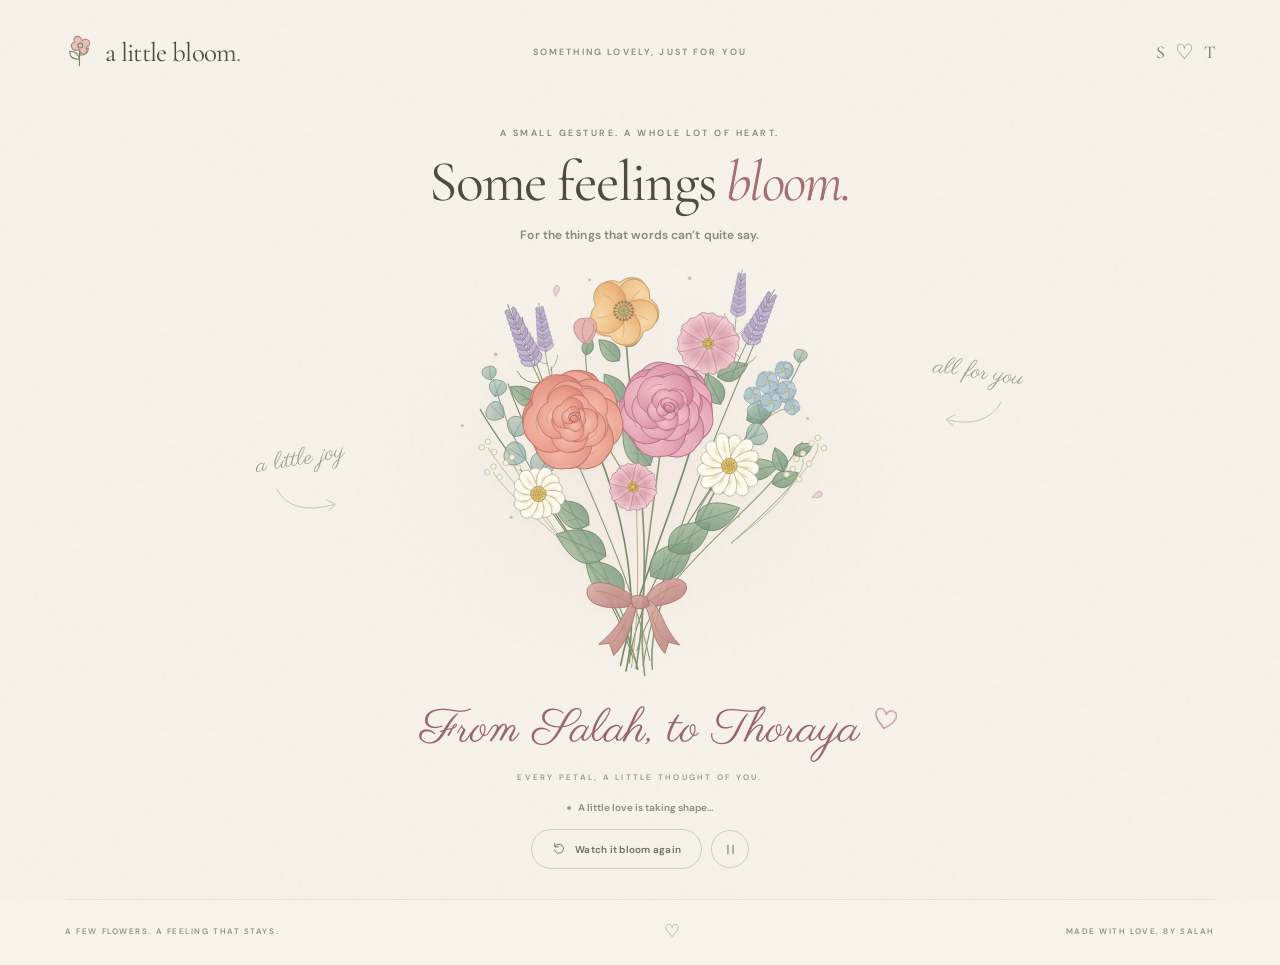
==== index.html @ 6827ae59 "Publish animated bouquet for Thoraya" ====
<!doctype html>
<html lang="en">
<head>
  <meta charset="UTF-8">
  <meta name="viewport" content="width=device-width, initial-scale=1, viewport-fit=cover">
  <meta name="theme-color" content="#f7f3eb">
  <meta name="description" content="A little bouquet, a lot of love. Watch a garden of flowers come to life, petal by petal. From Salah, to Thoraya.">
  <title>For Thoraya — a little bouquet</title>
  <link rel="icon" href="./favicon.svg" type="image/svg+xml">
  <link rel="stylesheet" href="./style.css">
  <script src="./bouquet.js" defer></script>
</head>
<body>
  <div class="paper" aria-hidden="true"></div>
  <header class="masthead">
    <a class="wordmark" href="./" aria-label="A little bloom, home">
      <svg viewBox="0 0 36 42" aria-hidden="true"><path d="M18 38V19M18 30Q5 30 6 20Q16 20 18 30M18 25Q29 25 29 16Q20 17 18 25"/><path class="logo-petals" d="M18 18C8 22 4 10 12 9C8 0 20-1 21 7C30 1 35 13 26 15C30 24 20 27 18 18Z"/><circle cx="19" cy="13" r="3"/></svg>
      <span>a little bloom<span class="wordmark-dot">.</span></span>
    </a>
    <span class="masthead-note">SOMETHING LOVELY, JUST FOR YOU</span>
    <span class="monogram" aria-label="Salah and Thoraya">S <span>♡</span> T</span>
  </header>

  <main>
    <section class="gift" aria-labelledby="page-title">
      <div class="intro">
        <p class="eyebrow">A SMALL GESTURE. A WHOLE LOT OF HEART.</p>
        <h1 id="page-title">Some feelings <em>bloom.</em></h1>
        <p class="intro-note">For the things that words can’t quite say.</p>
      </div>

      <div class="drawing-stage" id="drawing-stage">
        <div class="side-note note-left" aria-hidden="true"><span>a little joy</span><svg viewBox="0 0 95 60"><path d="M8 8Q22 48 81 42M72 34L83 42L72 49"/></svg></div>
        <svg class="bouquet" id="bouquet" viewBox="90 60 520 580" role="img" aria-labelledby="bouquet-title bouquet-desc">
          <title id="bouquet-title">A bouquet for Thoraya</title>
          <desc id="bouquet-desc">Hand-drawn coral roses, a pink peony, an apricot poppy, cream daisies, a pink cosmos, lavender, and little blue flowers, with green foliage and a rose-colored ribbon.</desc>
          <defs>
            <radialGradient id="rose-wash" cx="38%" cy="35%" r="72%"><stop stop-color="#f7c1b2"/><stop offset=".65" stop-color="#e99887"/><stop offset="1" stop-color="#d77b71"/></radialGradient>
            <radialGradient id="peony-wash" cx="36%" cy="28%" r="80%"><stop stop-color="#f4c2cb"/><stop offset=".65" stop-color="#de97ac"/><stop offset="1" stop-color="#cb7895"/></radialGradient>
            <radialGradient id="poppy-wash" cx="35%" cy="27%" r="80%"><stop stop-color="#f9dbab"/><stop offset=".7" stop-color="#edb77b"/><stop offset="1" stop-color="#d99b65"/></radialGradient>
            <radialGradient id="cosmos-wash"><stop stop-color="#dd9bab"/><stop offset="1" stop-color="#f2ccd1"/></radialGradient>
            <linearGradient id="leaf-wash" x2="1" y2="1"><stop stop-color="#adc2a1"/><stop offset="1" stop-color="#6e9077"/></linearGradient>
            <linearGradient id="eucalyptus-wash" x2=".8" y2="1"><stop stop-color="#bbcbc0"/><stop offset="1" stop-color="#87a79c"/></linearGradient>
            <linearGradient id="ribbon-wash" x2=".8" y2="1"><stop stop-color="#ddb1a8"/><stop offset="1" stop-color="#be847f"/></linearGradient>
            <radialGradient id="daisy-wash"><stop stop-color="#f0e3b9"/><stop offset=".35" stop-color="#fff9e9"/><stop offset="1" stop-color="#fffdf5"/></radialGradient>
          </defs>
          <g id="stems"></g>
          <g id="foliage"></g>
          <g id="flowers"></g>
          <g id="ribbon"></g>
          <g id="accents"></g>
        </svg>
        <div class="side-note note-right" aria-hidden="true"><span>all for you</span><svg viewBox="0 0 95 60"><path d="M84 8Q67 48 15 42M24 34L13 42L24 49"/></svg></div>
      </div>

      <div class="dedication" id="dedication">
        <p class="signature" aria-label="From Salah, to Thoraya"><span class="signature-from" aria-hidden="true">From Salah,</span> <span class="signature-to" aria-hidden="true">to Thoraya</span><svg class="signature-heart" viewBox="0 0 45 42" aria-hidden="true"><path d="M23 35C17 29 4 21 6 12C8 3 18 4 22 13C25 3 37 4 38 13C39 22 28 31 23 35Z"/></svg></p>
        <p class="dedication-note">EVERY PETAL, A LITTLE THOUGHT OF YOU.</p>
      </div>

      <div class="playback">
        <div class="status-line"><span class="status-dot"></span><span id="status" role="status">A little love is taking shape…</span></div>
        <div class="controls">
          <button class="replay-button" id="replay" type="button"><svg viewBox="0 0 20 20" aria-hidden="true"><path d="M4.1 6.5A6.5 6.5 0 1 1 3.5 11M4 2v5h5"/></svg><span>Watch it bloom again</span></button>
          <button class="pause-button" id="pause" type="button" aria-label="Pause animation" title="Pause animation"><svg class="pause-icon" viewBox="0 0 20 20" aria-hidden="true"><path d="M7 5v10M13 5v10"/></svg><svg class="play-icon" viewBox="0 0 20 20" aria-hidden="true"><path d="m7 4 9 6-9 6Z"/></svg></button>
        </div>
      </div>
    </section>
  </main>

  <footer><span>A FEW FLOWERS. A FEELING THAT STAYS.</span><span class="footer-heart" aria-hidden="true">♡</span><span>MADE WITH LOVE, BY SALAH</span></footer>
  <noscript><p class="noscript-note">Please enable JavaScript to watch your bouquet bloom.</p></noscript>
</body>
</html>
---- style.css ----
@font-face{font-family:'Cormorant';src:url('./fonts/cormorant.ttf') format('truetype');font-style:normal;font-weight:400;font-display:swap}
@font-face{font-family:'Cormorant';src:url('./fonts/cormorant-italic.ttf') format('truetype');font-style:italic;font-weight:400;font-display:swap}
@font-face{font-family:'Parisienne';src:url('./fonts/parisienne.ttf') format('truetype');font-style:normal;font-weight:400;font-display:swap}
@font-face{font-family:'DM Sans';src:url('./fonts/dm-sans.ttf') format('truetype');font-style:normal;font-weight:400 600;font-display:swap}
:root{color-scheme:light;--paper:#f7f3eb;--ink:#4d4940;--muted:#8d887d;--rose:#a66d70;--sage:#7a8971;--duration:14s}
*{box-sizing:border-box}
body{margin:0;background:var(--paper);color:var(--ink);font-family:'DM Sans',sans-serif;-webkit-font-smoothing:antialiased;min-width:320px}
.paper{position:fixed;inset:0;pointer-events:none;z-index:5;opacity:.22;background-image:url("data:image/svg+xml,%3Csvg viewBox='0 0 180 180' xmlns='http://www.w3.org/2000/svg'%3E%3Cfilter id='n'%3E%3CfeTurbulence type='fractalNoise' baseFrequency='.85' numOctaves='3' stitchTiles='stitch'/%3E%3C/filter%3E%3Cpath fill='%238e7966' opacity='.2' filter='url(%23n)' d='M0 0h180v180H0z'/%3E%3C/svg%3E")}
.masthead{height:104px;max-width:1480px;margin:auto;padding:0 5.1%;display:flex;align-items:center;justify-content:space-between;position:relative}
.wordmark{color:var(--ink);text-decoration:none;display:flex;align-items:center;gap:11px;font-family:'Cormorant',Georgia,serif;font-size:27px;letter-spacing:-.7px}
.wordmark svg{width:29px;height:36px;stroke:#74816b;stroke-width:1.35;fill:none;stroke-linejoin:round;stroke-linecap:round}
.wordmark .logo-petals{fill:#e8c2bc;stroke:#b7807a}
.wordmark-dot{color:var(--rose)}
.masthead-note{font-size:9px;letter-spacing:2.15px;position:absolute;left:50%;transform:translateX(-50%);color:var(--muted);white-space:nowrap}
.monogram{font-family:'Cormorant',Georgia,serif;font-size:18px;display:flex;gap:10px;align-items:center;color:#766e61}
.monogram span{font-size:21px;color:var(--rose)}
.gift{display:flex;flex-direction:column;align-items:center;padding:23px 24px 30px;overflow:hidden}
.intro{text-align:center;position:relative;z-index:1}
.eyebrow{margin:0 0 12px;font-size:9px;letter-spacing:2.5px;color:#888678}
h1{font-family:'Cormorant',Georgia,serif;font-size:clamp(40px,4.5vw,64px);font-weight:400;letter-spacing:-1.8px;line-height:1.1;margin:0}
h1 em{font-weight:400;color:var(--rose)}
.intro-note{font-size:12px;font-weight:400;color:#8b857b;margin:13px 0 0;letter-spacing:.1px}
.drawing-stage{position:relative;width:min(760px,100%);height:clamp(420px,50vh,560px);margin:5px 0 -3px;isolation:isolate}
.drawing-stage:before{content:'';position:absolute;inset:6% 14% 5%;background:radial-gradient(ellipse,#eacfc033,transparent 69%);z-index:-1}
.bouquet{width:100%;height:100%;overflow:visible;display:block;filter:drop-shadow(0px 5px 5px #78634c06)}
.ink{stroke-linecap:round;stroke-linejoin:round;stroke-dasharray:var(--length);stroke-dashoffset:var(--length);fill-opacity:0;animation:draw var(--draw-time) cubic-bezier(.32,.02,.5,1) var(--delay) forwards, color-wash 1.65s ease calc(var(--delay) + var(--draw-time) * .62) forwards}
.ink.line{fill:none}
@keyframes draw{to{stroke-dashoffset:0}}
@keyframes color-wash{to{fill-opacity:var(--wash,.9)}}
.side-note{position:absolute;color:#9b8c7d;font-family:'Parisienne',cursive;font-size:24px;opacity:0;animation:note-in 1.5s ease forwards;pointer-events:none}
.side-note svg{display:block;width:70px;height:45px;fill:none;stroke:#b8ae9a;stroke-width:1;stroke-linecap:round;stroke-linejoin:round;margin:3px auto 0}
.note-left{left:0;top:43%;transform:rotate(-10deg);animation-delay:7s}
.note-right{right:0;top:24%;transform:rotate(8deg);animation-delay:10s}
@keyframes note-in{to{opacity:.85}}
.dedication{text-align:center;min-height:92px;position:relative;margin-top:0}
.signature{font-family:'Parisienne','Brush Script MT',cursive;font-size:clamp(32px,3.7vw,47px);color:#98646b;margin:0;line-height:1.5;white-space:nowrap}
.signature-from,.signature-to{display:inline-block;opacity:0;clip-path:inset(0 100% 0 -5%);animation:write 1.5s cubic-bezier(.4,0,.3,1) forwards}
.signature-from{animation-delay:12.8s}
.signature-to{animation-delay:14s}
@keyframes write{0%{opacity:0;clip-path:inset(0 100% 0 -5%);transform:translateY(5px)}15%{opacity:1}100%{opacity:1;clip-path:inset(-20% -10% -20% -10%);transform:translateY(0)}}
.signature-heart{width:29px;height:31px;fill:none;stroke:#af7c7d;stroke-width:1.6;stroke-linecap:round;position:absolute;right:-40px;top:9px;transform:rotate(12deg);stroke-dasharray:110;stroke-dashoffset:110;animation:heart-draw 1.2s ease 15s forwards}
@keyframes heart-draw{to{stroke-dashoffset:0}}
.dedication-note{font-size:8px;letter-spacing:2.25px;color:#8d8a7e;margin:6px 0 0;opacity:0;animation:note-in 1.4s ease 15.1s forwards}
.playback{display:flex;flex-direction:column;align-items:center;gap:14px;margin-top:13px}
.status-line{display:flex;align-items:center;gap:7px;font-size:10px;color:#8a8b7c;min-height:15px}
.status-dot{height:4px;width:4px;border-radius:50%;background:#94a087;animation:pulse 2s ease-in-out infinite}
@keyframes pulse{50%{opacity:.25}}
.controls{display:flex;align-items:center;gap:9px}
button{font-family:inherit;cursor:pointer;-webkit-tap-highlight-color:transparent}
.replay-button{display:flex;align-items:center;gap:9px;border:1px solid #d7cec1;background:transparent;border-radius:30px;font-size:10px;color:#716b5f;padding:12px 20px;letter-spacing:.25px;transition:background .2s,border-color .2s,transform .2s}
.replay-button:hover{background:#eee6dc;border-color:#bfa798;transform:translateY(-1px)}
.replay-button svg{width:14px;height:14px;stroke:currentColor;stroke-width:1.3;fill:none;stroke-linecap:round;stroke-linejoin:round}
.pause-button{border:1px solid #d7cec1;color:#7f796b;background:transparent;width:38px;height:38px;border-radius:50%;display:grid;place-items:center;transition:background .2s}
.pause-button:hover{background:#eee6dc}
.pause-button svg{width:17px;height:17px;fill:none;stroke:currentColor;stroke-width:1.3;stroke-linecap:round;stroke-linejoin:round}
.play-icon{display:none}
.paused .play-icon{display:block}.paused .pause-icon{display:none}
button:focus-visible,a:focus-visible{outline:2px solid #a66d70;outline-offset:5px}
.paused .gift *{animation-play-state:paused!important}
.finished .status-dot{animation:none;background:#9a8b80}
.finished .pause-button{display:none}
footer{display:flex;align-items:center;justify-content:space-between;margin:0 5.1%;padding:22px 0 25px;border-top:1px solid #e7e0d5;font-size:8px;letter-spacing:1.55px;color:#969184}
.footer-heart{color:#b28d82;font-size:18px;line-height:1}
.noscript-note{text-align:center;font-size:12px;padding:12px}
@media(min-width:1500px){.gift{padding-top:30px}.drawing-stage{height:550px}}
@media(max-height:820px) and (min-width:701px){.masthead{height:80px}.gift{padding-top:8px;padding-bottom:22px}.drawing-stage{height:390px}.playback{margin-top:0}.dedication{min-height:82px}h1{font-size:53px}footer{padding:17px 0}}
/* A complete little gift within the phone's visible, browser-safe viewport. */
@media(max-width:700px){
  .masthead{height:calc(62px + env(safe-area-inset-top));padding:env(safe-area-inset-top) max(20px,env(safe-area-inset-right)) 0 max(20px,env(safe-area-inset-left))}
  .wordmark{font-size:23px;gap:8px}
  .wordmark svg{width:24px;height:30px}
  .masthead-note,.eyebrow,.side-note{display:none}
  .monogram{font-size:16px;gap:8px}
  .gift{
    height:calc(100vh - 100px - env(safe-area-inset-top) - env(safe-area-inset-bottom));
    height:calc(100svh - 100px - env(safe-area-inset-top) - env(safe-area-inset-bottom));
    min-height:450px;
    display:grid;
    grid-template-rows:auto minmax(150px,1fr) auto auto;
    justify-items:center;
    align-items:start;
    gap:8px;
    padding:8px max(16px,env(safe-area-inset-right)) 12px max(16px,env(safe-area-inset-left));
    overflow:visible;
  }
  .intro{width:100%}
  h1{font-size:clamp(33px,10.25vw,46px);letter-spacing:-1.2px}
  .intro-note{font-size:11px;line-height:1.5;margin:6px 0 0}
  .drawing-stage{width:100%;max-width:460px;height:100%;min-height:0;align-self:stretch;margin:0}
  .dedication{min-height:0;max-width:100%;margin:0}
  .signature{display:grid;grid-template-columns:1fr 22px;column-gap:6px;width:max-content;max-width:100%;margin:auto;font-size:clamp(32px,9.4vw,40px);line-height:1.08;white-space:normal;transform:translateX(14px)}
  .signature-from{grid-column:1;font-size:.76em;line-height:1.15}
  .signature-to{grid-column:1}
  .signature-heart{position:static;grid-column:2;grid-row:2;width:22px;height:24px;align-self:center;transform:rotate(12deg)}
  .dedication-note{font-size:8px;line-height:1.5;letter-spacing:1.35px;margin:7px 0 0}
  .playback{margin:0;gap:8px}
  .status-line{font-size:11px;line-height:16px;min-height:16px}
  .controls{gap:10px}
  .replay-button{min-height:44px;font-size:11px;padding:12px 20px;touch-action:manipulation}
  .pause-button{width:44px;height:44px;touch-action:manipulation}
  footer{height:calc(38px + env(safe-area-inset-bottom));justify-content:center;gap:8px;margin:0 max(20px,env(safe-area-inset-right)) 0 max(20px,env(safe-area-inset-left));padding:8px 0 calc(8px + env(safe-area-inset-bottom));font-size:8px;line-height:20px;letter-spacing:1.25px}
  footer>span:first-child{display:none}
  .footer-heart{font-size:16px}
}
@media(max-width:700px) and (max-height:700px){
  .gift{gap:6px;padding-top:4px;padding-bottom:10px}
  .intro-note{display:none}
  h1{font-size:clamp(32px,9.7vw,40px)}
  .signature{font-size:33px}
  .dedication-note{margin-top:5px;font-size:7px;letter-spacing:1.2px}
  .playback{gap:6px}
}
@media(orientation:landscape) and (max-height:500px) and (max-width:950px){
  .masthead{height:calc(58px + env(safe-area-inset-top));padding:env(safe-area-inset-top) max(24px,env(safe-area-inset-right)) 0 max(24px,env(safe-area-inset-left))}
  .masthead-note,.eyebrow,.side-note{display:none}
  .gift{height:auto;min-height:0;display:flex;gap:10px;padding:12px max(24px,env(safe-area-inset-right)) 20px max(24px,env(safe-area-inset-left))}
  h1{font-size:38px}
  .intro-note{display:none}
  .drawing-stage{width:min(100%,460px);height:300px;align-self:center;margin:0}
  .dedication{min-height:0}
  .signature{font-size:33px}
  .playback{margin-top:0}
  .replay-button{min-height:44px;font-size:11px}
  .pause-button{width:44px;height:44px}
}
@media(prefers-reduced-motion:reduce){.ink{animation:none;stroke-dashoffset:0;fill-opacity:var(--wash,.9)}.signature-from,.signature-to{animation:none;clip-path:none;opacity:1}.signature-heart{animation:none;stroke-dashoffset:0}.side-note,.dedication-note{animation:none;opacity:.85}.status-dot{animation:none}.replay-button{transition:none}}
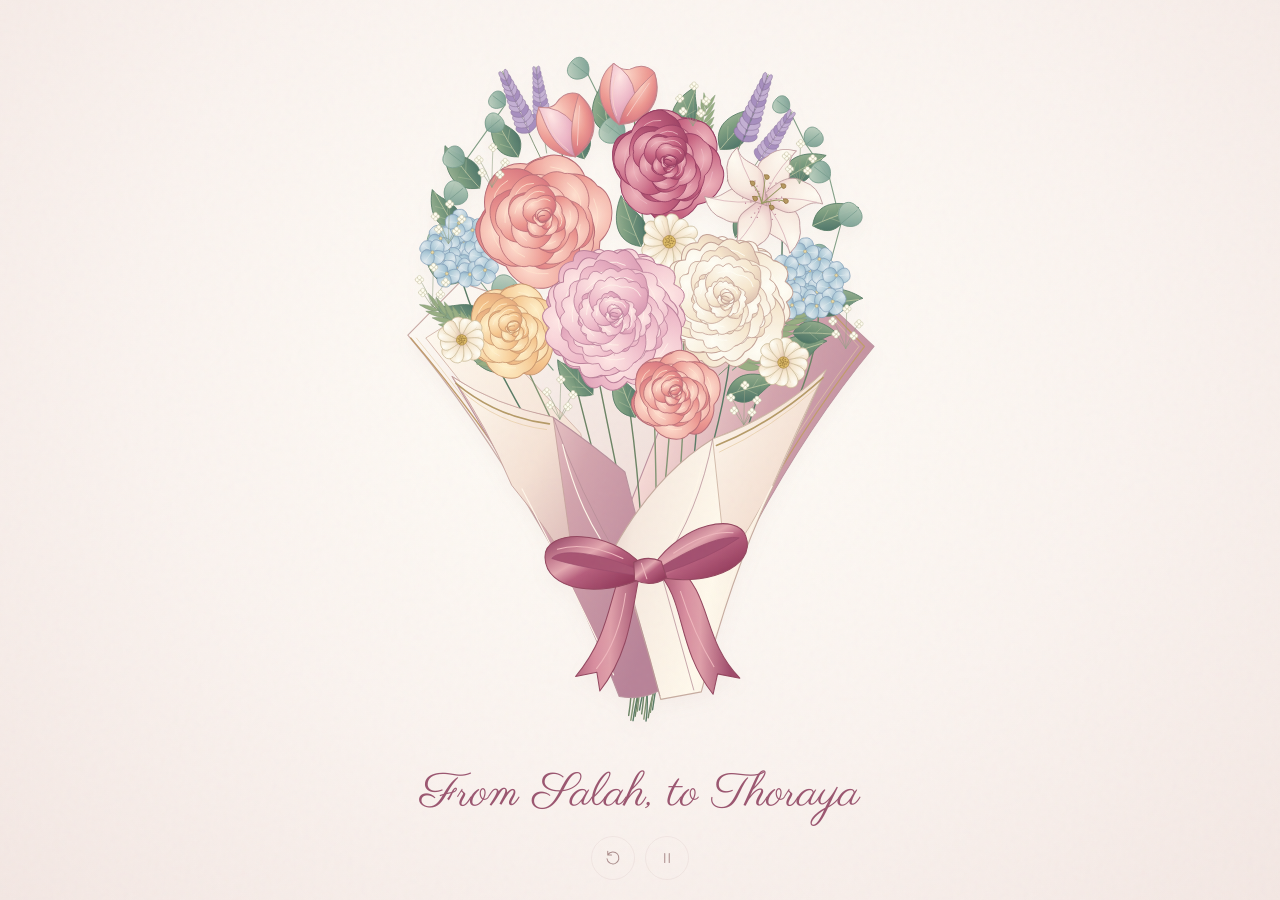
==== commit cc68aba9: "Rebuild the wrapped bouquet and remove extra page text" ====
--- a/index.html
+++ b/index.html
@@ -3,72 +3,44 @@
 <head>
   <meta charset="UTF-8">
   <meta name="viewport" content="width=device-width, initial-scale=1, viewport-fit=cover">
-  <meta name="theme-color" content="#f7f3eb">
-  <meta name="description" content="A little bouquet, a lot of love. Watch a garden of flowers come to life, petal by petal. From Salah, to Thoraya.">
-  <title>For Thoraya — a little bouquet</title>
+  <meta name="theme-color" content="#faf3ef">
+  <meta name="description" content="From Salah, to Thoraya.">
+  <title>For Thoraya</title>
   <link rel="icon" href="./favicon.svg" type="image/svg+xml">
   <link rel="stylesheet" href="./style.css">
   <script src="./bouquet.js" defer></script>
 </head>
-<body>
-  <div class="paper" aria-hidden="true"></div>
-  <header class="masthead">
-    <a class="wordmark" href="./" aria-label="A little bloom, home">
-      <svg viewBox="0 0 36 42" aria-hidden="true"><path d="M18 38V19M18 30Q5 30 6 20Q16 20 18 30M18 25Q29 25 29 16Q20 17 18 25"/><path class="logo-petals" d="M18 18C8 22 4 10 12 9C8 0 20-1 21 7C30 1 35 13 26 15C30 24 20 27 18 18Z"/><circle cx="19" cy="13" r="3"/></svg>
-      <span>a little bloom<span class="wordmark-dot">.</span></span>
-    </a>
-    <span class="masthead-note">SOMETHING LOVELY, JUST FOR YOU</span>
-    <span class="monogram" aria-label="Salah and Thoraya">S <span>♡</span> T</span>
-  </header>
-
-  <main>
-    <section class="gift" aria-labelledby="page-title">
-      <div class="intro">
-        <p class="eyebrow">A SMALL GESTURE. A WHOLE LOT OF HEART.</p>
-        <h1 id="page-title">Some feelings <em>bloom.</em></h1>
-        <p class="intro-note">For the things that words can’t quite say.</p>
-      </div>
-
-      <div class="drawing-stage" id="drawing-stage">
-        <div class="side-note note-left" aria-hidden="true"><span>a little joy</span><svg viewBox="0 0 95 60"><path d="M8 8Q22 48 81 42M72 34L83 42L72 49"/></svg></div>
-        <svg class="bouquet" id="bouquet" viewBox="90 60 520 580" role="img" aria-labelledby="bouquet-title bouquet-desc">
-          <title id="bouquet-title">A bouquet for Thoraya</title>
-          <desc id="bouquet-desc">Hand-drawn coral roses, a pink peony, an apricot poppy, cream daisies, a pink cosmos, lavender, and little blue flowers, with green foliage and a rose-colored ribbon.</desc>
-          <defs>
-            <radialGradient id="rose-wash" cx="38%" cy="35%" r="72%"><stop stop-color="#f7c1b2"/><stop offset=".65" stop-color="#e99887"/><stop offset="1" stop-color="#d77b71"/></radialGradient>
-            <radialGradient id="peony-wash" cx="36%" cy="28%" r="80%"><stop stop-color="#f4c2cb"/><stop offset=".65" stop-color="#de97ac"/><stop offset="1" stop-color="#cb7895"/></radialGradient>
-            <radialGradient id="poppy-wash" cx="35%" cy="27%" r="80%"><stop stop-color="#f9dbab"/><stop offset=".7" stop-color="#edb77b"/><stop offset="1" stop-color="#d99b65"/></radialGradient>
-            <radialGradient id="cosmos-wash"><stop stop-color="#dd9bab"/><stop offset="1" stop-color="#f2ccd1"/></radialGradient>
-            <linearGradient id="leaf-wash" x2="1" y2="1"><stop stop-color="#adc2a1"/><stop offset="1" stop-color="#6e9077"/></linearGradient>
-            <linearGradient id="eucalyptus-wash" x2=".8" y2="1"><stop stop-color="#bbcbc0"/><stop offset="1" stop-color="#87a79c"/></linearGradient>
-            <linearGradient id="ribbon-wash" x2=".8" y2="1"><stop stop-color="#ddb1a8"/><stop offset="1" stop-color="#be847f"/></linearGradient>
-            <radialGradient id="daisy-wash"><stop stop-color="#f0e3b9"/><stop offset=".35" stop-color="#fff9e9"/><stop offset="1" stop-color="#fffdf5"/></radialGradient>
-          </defs>
-          <g id="stems"></g>
-          <g id="foliage"></g>
-          <g id="flowers"></g>
-          <g id="ribbon"></g>
-          <g id="accents"></g>
-        </svg>
-        <div class="side-note note-right" aria-hidden="true"><span>all for you</span><svg viewBox="0 0 95 60"><path d="M84 8Q67 48 15 42M24 34L13 42L24 49"/></svg></div>
-      </div>
-
-      <div class="dedication" id="dedication">
-        <p class="signature" aria-label="From Salah, to Thoraya"><span class="signature-from" aria-hidden="true">From Salah,</span> <span class="signature-to" aria-hidden="true">to Thoraya</span><svg class="signature-heart" viewBox="0 0 45 42" aria-hidden="true"><path d="M23 35C17 29 4 21 6 12C8 3 18 4 22 13C25 3 37 4 38 13C39 22 28 31 23 35Z"/></svg></p>
-        <p class="dedication-note">EVERY PETAL, A LITTLE THOUGHT OF YOU.</p>
-      </div>
-
-      <div class="playback">
-        <div class="status-line"><span class="status-dot"></span><span id="status" role="status">A little love is taking shape…</span></div>
-        <div class="controls">
-          <button class="replay-button" id="replay" type="button"><svg viewBox="0 0 20 20" aria-hidden="true"><path d="M4.1 6.5A6.5 6.5 0 1 1 3.5 11M4 2v5h5"/></svg><span>Watch it bloom again</span></button>
-          <button class="pause-button" id="pause" type="button" aria-label="Pause animation" title="Pause animation"><svg class="pause-icon" viewBox="0 0 20 20" aria-hidden="true"><path d="M7 5v10M13 5v10"/></svg><svg class="play-icon" viewBox="0 0 20 20" aria-hidden="true"><path d="m7 4 9 6-9 6Z"/></svg></button>
-        </div>
-      </div>
-    </section>
+<body class="preparing">
+  <main class="gift" aria-label="A bouquet for Thoraya">
+    <div class="drawing-stage">
+      <svg id="bouquet" viewBox="20 0 560 780" role="img" aria-labelledby="bouquet-title bouquet-desc">
+        <title id="bouquet-title">A wrapped bouquet for Thoraya</title>
+        <desc id="bouquet-desc">A full bouquet of coral and burgundy roses, blush peonies, an ivory lily, apricot flowers, blue hydrangeas, daisies, and lavender. Layered ivory and rose-colored paper surrounds the flowers, with fine gold edging and a deep rose satin bow.</desc>
+        <defs>
+          <radialGradient id="coral" cx=".34" cy=".22" r=".95"><stop stop-color="#ffe0d0"/><stop offset=".48" stop-color="#ed9992"/><stop offset="1" stop-color="#c85b71"/></radialGradient>
+          <radialGradient id="wine" cx=".3" cy=".18" r=".95"><stop stop-color="#efb4bc"/><stop offset=".45" stop-color="#c86683"/><stop offset="1" stop-color="#8e3458"/></radialGradient>
+          <radialGradient id="pink" cx=".32" cy=".2" r="1"><stop stop-color="#ffe7e5"/><stop offset=".5" stop-color="#eeb8c8"/><stop offset="1" stop-color="#c880a0"/></radialGradient>
+          <radialGradient id="cream" cx=".3" cy=".15" r=".95"><stop stop-color="#fffef6"/><stop offset=".6" stop-color="#f6e6cd"/><stop offset="1" stop-color="#d5b3a3"/></radialGradient>
+          <radialGradient id="apricot" cx=".3" cy=".2" r="1"><stop stop-color="#fff0c9"/><stop offset=".5" stop-color="#f5c58d"/><stop offset="1" stop-color="#d9926f"/></radialGradient>
+          <radialGradient id="lily" cx=".5" cy=".1" r="1"><stop stop-color="#fffcf3"/><stop offset=".55" stop-color="#f8e9df"/><stop offset="1" stop-color="#d99da9"/></radialGradient>
+          <radialGradient id="blue" cx=".35" cy=".2" r="1"><stop stop-color="#e0e9ee"/><stop offset=".6" stop-color="#abc9d7"/><stop offset="1" stop-color="#7c9db9"/></radialGradient>
+          <linearGradient id="leaf" x1="0" y1="0" x2="1" y2=".8"><stop stop-color="#b0bfa0"/><stop offset=".45" stop-color="#789a7b"/><stop offset="1" stop-color="#436c61"/></linearGradient>
+          <linearGradient id="eucalyptus" x2="1" y2="1"><stop stop-color="#c5d4c3"/><stop offset=".5" stop-color="#98b6a6"/><stop offset="1" stop-color="#6e968b"/></linearGradient>
+          <linearGradient id="back-paper" x1="0" y1="0" x2="1" y2="1"><stop stop-color="#fffdf7"/><stop offset=".55" stop-color="#f1e1dc"/><stop offset="1" stop-color="#d9b4b3"/></linearGradient>
+          <linearGradient id="rose-paper" x1="0" y1="0" x2="1" y2=".6"><stop stop-color="#eac6c4"/><stop offset=".22" stop-color="#f9dfd9"/><stop offset=".55" stop-color="#d3a4ad"/><stop offset="1" stop-color="#b88398"/></linearGradient>
+          <linearGradient id="ivory-paper" x1="0" y1="0" x2="1" y2=".3"><stop stop-color="#d8bdbb"/><stop offset=".22" stop-color="#f6e9df"/><stop offset=".6" stop-color="#fff9ec"/><stop offset="1" stop-color="#edddce"/></linearGradient>
+          <linearGradient id="fold" x1="0" y1="0" x2="1" y2="1"><stop stop-color="#fffaf0"/><stop offset=".55" stop-color="#f5e2d5"/><stop offset="1" stop-color="#d9b5b4"/></linearGradient>
+          <linearGradient id="satin" x1="0" y1="0" x2=".8" y2="1"><stop stop-color="#8e3e5e"/><stop offset=".26" stop-color="#c67d91"/><stop offset=".43" stop-color="#e3a8b0"/><stop offset=".6" stop-color="#b65e7c"/><stop offset="1" stop-color="#8f3758"/></linearGradient>
+          <linearGradient id="satin-tail" x1="0" y1="0" x2="1" y2=".2"><stop stop-color="#a34d6b"/><stop offset=".4" stop-color="#d88e9f"/><stop offset=".6" stop-color="#df9fa9"/><stop offset="1" stop-color="#a04c6c"/></linearGradient>
+        </defs>
+        <g id="paper-back"></g><g id="stems"></g><g id="foliage"></g><g id="flowers"></g><g id="paper-front"></g><g id="ribbon"></g>
+      </svg>
+    </div>
+    <p class="dedication" aria-label="From Salah, to Thoraya"><span class="from" aria-hidden="true">From Salah,</span> <span class="to" aria-hidden="true">to Thoraya</span></p>
+    <div class="controls">
+      <button id="replay" type="button" aria-label="Replay the bouquet animation" title="Replay"><svg viewBox="0 0 24 24" aria-hidden="true"><path d="M5.2 7.5A8 8 0 1 1 4 13M5 3v5h5"/></svg></button>
+      <button id="pause" type="button" aria-label="Pause animation" title="Pause"><svg class="pause-icon" viewBox="0 0 24 24" aria-hidden="true"><path d="M9 6v12M15 6v12"/></svg><svg class="play-icon" viewBox="0 0 24 24" aria-hidden="true"><path d="m9 5 10 7-10 7Z"/></svg></button>
+    </div>
   </main>
-
-  <footer><span>A FEW FLOWERS. A FEELING THAT STAYS.</span><span class="footer-heart" aria-hidden="true">♡</span><span>MADE WITH LOVE, BY SALAH</span></footer>
-  <noscript><p class="noscript-note">Please enable JavaScript to watch your bouquet bloom.</p></noscript>
 </body>
 </html>
--- a/style.css
+++ b/style.css
@@ -1,126 +1,28 @@
-@font-face{font-family:'Cormorant';src:url('./fonts/cormorant.ttf') format('truetype');font-style:normal;font-weight:400;font-display:swap}
-@font-face{font-family:'Cormorant';src:url('./fonts/cormorant-italic.ttf') format('truetype');font-style:italic;font-weight:400;font-display:swap}
-@font-face{font-family:'Parisienne';src:url('./fonts/parisienne.ttf') format('truetype');font-style:normal;font-weight:400;font-display:swap}
-@font-face{font-family:'DM Sans';src:url('./fonts/dm-sans.ttf') format('truetype');font-style:normal;font-weight:400 600;font-display:swap}
-:root{color-scheme:light;--paper:#f7f3eb;--ink:#4d4940;--muted:#8d887d;--rose:#a66d70;--sage:#7a8971;--duration:14s}
+@font-face{font-family:Parisienne;src:url('./fonts/parisienne.ttf') format('truetype');font-display:swap}
+:root{color-scheme:light;background:#faf3ef;color:#9b5670}
 *{box-sizing:border-box}
-body{margin:0;background:var(--paper);color:var(--ink);font-family:'DM Sans',sans-serif;-webkit-font-smoothing:antialiased;min-width:320px}
-.paper{position:fixed;inset:0;pointer-events:none;z-index:5;opacity:.22;background-image:url("data:image/svg+xml,%3Csvg viewBox='0 0 180 180' xmlns='http://www.w3.org/2000/svg'%3E%3Cfilter id='n'%3E%3CfeTurbulence type='fractalNoise' baseFrequency='.85' numOctaves='3' stitchTiles='stitch'/%3E%3C/filter%3E%3Cpath fill='%238e7966' opacity='.2' filter='url(%23n)' d='M0 0h180v180H0z'/%3E%3C/svg%3E")}
-.masthead{height:104px;max-width:1480px;margin:auto;padding:0 5.1%;display:flex;align-items:center;justify-content:space-between;position:relative}
-.wordmark{color:var(--ink);text-decoration:none;display:flex;align-items:center;gap:11px;font-family:'Cormorant',Georgia,serif;font-size:27px;letter-spacing:-.7px}
-.wordmark svg{width:29px;height:36px;stroke:#74816b;stroke-width:1.35;fill:none;stroke-linejoin:round;stroke-linecap:round}
-.wordmark .logo-petals{fill:#e8c2bc;stroke:#b7807a}
-.wordmark-dot{color:var(--rose)}
-.masthead-note{font-size:9px;letter-spacing:2.15px;position:absolute;left:50%;transform:translateX(-50%);color:var(--muted);white-space:nowrap}
-.monogram{font-family:'Cormorant',Georgia,serif;font-size:18px;display:flex;gap:10px;align-items:center;color:#766e61}
-.monogram span{font-size:21px;color:var(--rose)}
-.gift{display:flex;flex-direction:column;align-items:center;padding:23px 24px 30px;overflow:hidden}
-.intro{text-align:center;position:relative;z-index:1}
-.eyebrow{margin:0 0 12px;font-size:9px;letter-spacing:2.5px;color:#888678}
-h1{font-family:'Cormorant',Georgia,serif;font-size:clamp(40px,4.5vw,64px);font-weight:400;letter-spacing:-1.8px;line-height:1.1;margin:0}
-h1 em{font-weight:400;color:var(--rose)}
-.intro-note{font-size:12px;font-weight:400;color:#8b857b;margin:13px 0 0;letter-spacing:.1px}
-.drawing-stage{position:relative;width:min(760px,100%);height:clamp(420px,50vh,560px);margin:5px 0 -3px;isolation:isolate}
-.drawing-stage:before{content:'';position:absolute;inset:6% 14% 5%;background:radial-gradient(ellipse,#eacfc033,transparent 69%);z-index:-1}
-.bouquet{width:100%;height:100%;overflow:visible;display:block;filter:drop-shadow(0px 5px 5px #78634c06)}
-.ink{stroke-linecap:round;stroke-linejoin:round;stroke-dasharray:var(--length);stroke-dashoffset:var(--length);fill-opacity:0;animation:draw var(--draw-time) cubic-bezier(.32,.02,.5,1) var(--delay) forwards, color-wash 1.65s ease calc(var(--delay) + var(--draw-time) * .62) forwards}
-.ink.line{fill:none}
+body{margin:0;min-width:280px;background:radial-gradient(ellipse at 50% 38%,#fffdf7 0%,#faf3ef 55%,#f3e7e3 100%)}
+body::after{content:'';position:fixed;inset:0;pointer-events:none;opacity:.15;background-image:url("data:image/svg+xml,%3Csvg viewBox='0 0 180 180' xmlns='http://www.w3.org/2000/svg'%3E%3Cfilter id='n'%3E%3CfeTurbulence type='fractalNoise' baseFrequency='.8' numOctaves='3' stitchTiles='stitch'/%3E%3C/filter%3E%3Cpath fill='%23927866' opacity='.2' filter='url(%23n)' d='M0 0h180v180H0z'/%3E%3C/svg%3E")}
+.gift{height:100vh;height:100svh;min-height:480px;width:100%;display:grid;grid-template-rows:auto auto 44px;align-content:center;justify-items:center;gap:8px;padding:max(12px,env(safe-area-inset-top)) max(12px,env(safe-area-inset-right)) max(12px,env(safe-area-inset-bottom)) max(12px,env(safe-area-inset-left))}
+.drawing-stage{width:100%;max-width:650px;height:min(calc(100vh - 164px),calc((100vw - 24px)*1.392857),780px);height:min(calc(100svh - 164px),calc((100vw - 24px)*1.392857),780px);min-height:0;position:relative}
+#bouquet{display:block;width:100%;height:100%;overflow:visible;filter:drop-shadow(0 9px 8px #8056630b)}
+.ink{stroke-linecap:round;stroke-linejoin:round;stroke-dasharray:var(--length);stroke-dashoffset:var(--length);fill-opacity:0;animation:draw var(--duration) cubic-bezier(.35,.02,.5,1) var(--delay) forwards,wash var(--wash-duration) ease calc(var(--delay) + var(--duration) * .55) forwards}
 @keyframes draw{to{stroke-dashoffset:0}}
-@keyframes color-wash{to{fill-opacity:var(--wash,.9)}}
-.side-note{position:absolute;color:#9b8c7d;font-family:'Parisienne',cursive;font-size:24px;opacity:0;animation:note-in 1.5s ease forwards;pointer-events:none}
-.side-note svg{display:block;width:70px;height:45px;fill:none;stroke:#b8ae9a;stroke-width:1;stroke-linecap:round;stroke-linejoin:round;margin:3px auto 0}
-.note-left{left:0;top:43%;transform:rotate(-10deg);animation-delay:7s}
-.note-right{right:0;top:24%;transform:rotate(8deg);animation-delay:10s}
-@keyframes note-in{to{opacity:.85}}
-.dedication{text-align:center;min-height:92px;position:relative;margin-top:0}
-.signature{font-family:'Parisienne','Brush Script MT',cursive;font-size:clamp(32px,3.7vw,47px);color:#98646b;margin:0;line-height:1.5;white-space:nowrap}
-.signature-from,.signature-to{display:inline-block;opacity:0;clip-path:inset(0 100% 0 -5%);animation:write 1.5s cubic-bezier(.4,0,.3,1) forwards}
-.signature-from{animation-delay:12.8s}
-.signature-to{animation-delay:14s}
-@keyframes write{0%{opacity:0;clip-path:inset(0 100% 0 -5%);transform:translateY(5px)}15%{opacity:1}100%{opacity:1;clip-path:inset(-20% -10% -20% -10%);transform:translateY(0)}}
-.signature-heart{width:29px;height:31px;fill:none;stroke:#af7c7d;stroke-width:1.6;stroke-linecap:round;position:absolute;right:-40px;top:9px;transform:rotate(12deg);stroke-dasharray:110;stroke-dashoffset:110;animation:heart-draw 1.2s ease 15s forwards}
-@keyframes heart-draw{to{stroke-dashoffset:0}}
-.dedication-note{font-size:8px;letter-spacing:2.25px;color:#8d8a7e;margin:6px 0 0;opacity:0;animation:note-in 1.4s ease 15.1s forwards}
-.playback{display:flex;flex-direction:column;align-items:center;gap:14px;margin-top:13px}
-.status-line{display:flex;align-items:center;gap:7px;font-size:10px;color:#8a8b7c;min-height:15px}
-.status-dot{height:4px;width:4px;border-radius:50%;background:#94a087;animation:pulse 2s ease-in-out infinite}
-@keyframes pulse{50%{opacity:.25}}
-.controls{display:flex;align-items:center;gap:9px}
-button{font-family:inherit;cursor:pointer;-webkit-tap-highlight-color:transparent}
-.replay-button{display:flex;align-items:center;gap:9px;border:1px solid #d7cec1;background:transparent;border-radius:30px;font-size:10px;color:#716b5f;padding:12px 20px;letter-spacing:.25px;transition:background .2s,border-color .2s,transform .2s}
-.replay-button:hover{background:#eee6dc;border-color:#bfa798;transform:translateY(-1px)}
-.replay-button svg{width:14px;height:14px;stroke:currentColor;stroke-width:1.3;fill:none;stroke-linecap:round;stroke-linejoin:round}
-.pause-button{border:1px solid #d7cec1;color:#7f796b;background:transparent;width:38px;height:38px;border-radius:50%;display:grid;place-items:center;transition:background .2s}
-.pause-button:hover{background:#eee6dc}
-.pause-button svg{width:17px;height:17px;fill:none;stroke:currentColor;stroke-width:1.3;stroke-linecap:round;stroke-linejoin:round}
-.play-icon{display:none}
-.paused .play-icon{display:block}.paused .pause-icon{display:none}
-button:focus-visible,a:focus-visible{outline:2px solid #a66d70;outline-offset:5px}
-.paused .gift *{animation-play-state:paused!important}
-.finished .status-dot{animation:none;background:#9a8b80}
-.finished .pause-button{display:none}
-footer{display:flex;align-items:center;justify-content:space-between;margin:0 5.1%;padding:22px 0 25px;border-top:1px solid #e7e0d5;font-size:8px;letter-spacing:1.55px;color:#969184}
-.footer-heart{color:#b28d82;font-size:18px;line-height:1}
-.noscript-note{text-align:center;font-size:12px;padding:12px}
-@media(min-width:1500px){.gift{padding-top:30px}.drawing-stage{height:550px}}
-@media(max-height:820px) and (min-width:701px){.masthead{height:80px}.gift{padding-top:8px;padding-bottom:22px}.drawing-stage{height:390px}.playback{margin-top:0}.dedication{min-height:82px}h1{font-size:53px}footer{padding:17px 0}}
-/* A complete little gift within the phone's visible, browser-safe viewport. */
-@media(max-width:700px){
-  .masthead{height:calc(62px + env(safe-area-inset-top));padding:env(safe-area-inset-top) max(20px,env(safe-area-inset-right)) 0 max(20px,env(safe-area-inset-left))}
-  .wordmark{font-size:23px;gap:8px}
-  .wordmark svg{width:24px;height:30px}
-  .masthead-note,.eyebrow,.side-note{display:none}
-  .monogram{font-size:16px;gap:8px}
-  .gift{
-    height:calc(100vh - 100px - env(safe-area-inset-top) - env(safe-area-inset-bottom));
-    height:calc(100svh - 100px - env(safe-area-inset-top) - env(safe-area-inset-bottom));
-    min-height:450px;
-    display:grid;
-    grid-template-rows:auto minmax(150px,1fr) auto auto;
-    justify-items:center;
-    align-items:start;
-    gap:8px;
-    padding:8px max(16px,env(safe-area-inset-right)) 12px max(16px,env(safe-area-inset-left));
-    overflow:visible;
-  }
-  .intro{width:100%}
-  h1{font-size:clamp(33px,10.25vw,46px);letter-spacing:-1.2px}
-  .intro-note{font-size:11px;line-height:1.5;margin:6px 0 0}
-  .drawing-stage{width:100%;max-width:460px;height:100%;min-height:0;align-self:stretch;margin:0}
-  .dedication{min-height:0;max-width:100%;margin:0}
-  .signature{display:grid;grid-template-columns:1fr 22px;column-gap:6px;width:max-content;max-width:100%;margin:auto;font-size:clamp(32px,9.4vw,40px);line-height:1.08;white-space:normal;transform:translateX(14px)}
-  .signature-from{grid-column:1;font-size:.76em;line-height:1.15}
-  .signature-to{grid-column:1}
-  .signature-heart{position:static;grid-column:2;grid-row:2;width:22px;height:24px;align-self:center;transform:rotate(12deg)}
-  .dedication-note{font-size:8px;line-height:1.5;letter-spacing:1.35px;margin:7px 0 0}
-  .playback{margin:0;gap:8px}
-  .status-line{font-size:11px;line-height:16px;min-height:16px}
-  .controls{gap:10px}
-  .replay-button{min-height:44px;font-size:11px;padding:12px 20px;touch-action:manipulation}
-  .pause-button{width:44px;height:44px;touch-action:manipulation}
-  footer{height:calc(38px + env(safe-area-inset-bottom));justify-content:center;gap:8px;margin:0 max(20px,env(safe-area-inset-right)) 0 max(20px,env(safe-area-inset-left));padding:8px 0 calc(8px + env(safe-area-inset-bottom));font-size:8px;line-height:20px;letter-spacing:1.25px}
-  footer>span:first-child{display:none}
-  .footer-heart{font-size:16px}
-}
-@media(max-width:700px) and (max-height:700px){
-  .gift{gap:6px;padding-top:4px;padding-bottom:10px}
-  .intro-note{display:none}
-  h1{font-size:clamp(32px,9.7vw,40px)}
-  .signature{font-size:33px}
-  .dedication-note{margin-top:5px;font-size:7px;letter-spacing:1.2px}
-  .playback{gap:6px}
-}
-@media(orientation:landscape) and (max-height:500px) and (max-width:950px){
-  .masthead{height:calc(58px + env(safe-area-inset-top));padding:env(safe-area-inset-top) max(24px,env(safe-area-inset-right)) 0 max(24px,env(safe-area-inset-left))}
-  .masthead-note,.eyebrow,.side-note{display:none}
-  .gift{height:auto;min-height:0;display:flex;gap:10px;padding:12px max(24px,env(safe-area-inset-right)) 20px max(24px,env(safe-area-inset-left))}
-  h1{font-size:38px}
-  .intro-note{display:none}
-  .drawing-stage{width:min(100%,460px);height:300px;align-self:center;margin:0}
-  .dedication{min-height:0}
-  .signature{font-size:33px}
-  .playback{margin-top:0}
-  .replay-button{min-height:44px;font-size:11px}
-  .pause-button{width:44px;height:44px}
-}
-@media(prefers-reduced-motion:reduce){.ink{animation:none;stroke-dashoffset:0;fill-opacity:var(--wash,.9)}.signature-from,.signature-to{animation:none;clip-path:none;opacity:1}.signature-heart{animation:none;stroke-dashoffset:0}.side-note,.dedication-note{animation:none;opacity:.85}.status-dot{animation:none}.replay-button{transition:none}}
+@keyframes wash{to{fill-opacity:var(--opacity)}}
+.dedication{font-family:Parisienne,'Brush Script MT',cursive;font-size:clamp(33px,5vw,47px);line-height:1.22;font-weight:400;text-align:center;margin:0 0 3px;color:#9b5670}
+.dedication span{display:block;opacity:0;clip-path:inset(-20% 100% -25% -10%);animation:write 1.65s ease forwards}
+.dedication .from{font-size:.77em;animation-delay:var(--from-delay,14.5s)}
+.dedication .to{animation-delay:var(--to-delay,15.75s)}
+@keyframes write{0%{opacity:0;clip-path:inset(-20% 100% -25% -10%);transform:translateY(5px)}12%{opacity:1}100%{opacity:1;clip-path:inset(-20% -15% -25% -10%);transform:translateY(0)}}
+.controls{display:flex;gap:10px;justify-content:center;align-items:center;height:44px}
+button{display:grid;place-items:center;width:44px;height:44px;border:1px solid #b591951f;border-radius:50%;padding:0;color:#aa8c8b;background:transparent;cursor:pointer;touch-action:manipulation;-webkit-tap-highlight-color:transparent;transition:background .2s,color .2s}
+button:hover{background:#e8d7d533;color:#975c72}
+button:focus-visible{outline:2px solid #a76883;outline-offset:4px}
+button svg{width:18px;height:18px;fill:none;stroke:currentColor;stroke-width:1.35;stroke-linecap:round;stroke-linejoin:round}
+.play-icon{display:none}.paused .play-icon{display:block}.paused .pause-icon{display:none}
+.preparing .gift *,.paused .gift *{animation-play-state:paused!important}
+.finished #pause{display:none}
+@media(min-width:701px){.dedication span{display:inline-block}.dedication .from{font-size:1em}.gift{gap:10px;padding-top:20px;padding-bottom:20px}}
+@media(max-width:380px),(max-height:650px){.gift{gap:5px;padding-top:max(8px,env(safe-area-inset-top));padding-bottom:max(8px,env(safe-area-inset-bottom))}.dedication{font-size:33px;line-height:1.12}}
+@media(orientation:landscape) and (max-height:500px){.gift{height:auto;min-height:100svh;grid-template-rows:440px auto 44px}.drawing-stage{max-width:400px;height:440px}.dedication span{display:inline-block}.dedication .from{font-size:1em}}
+@media(prefers-reduced-motion:reduce){.ink{animation:none;stroke-dashoffset:0;fill-opacity:var(--opacity)}.dedication span{animation:none;clip-path:none;opacity:1}button{transition:none}}
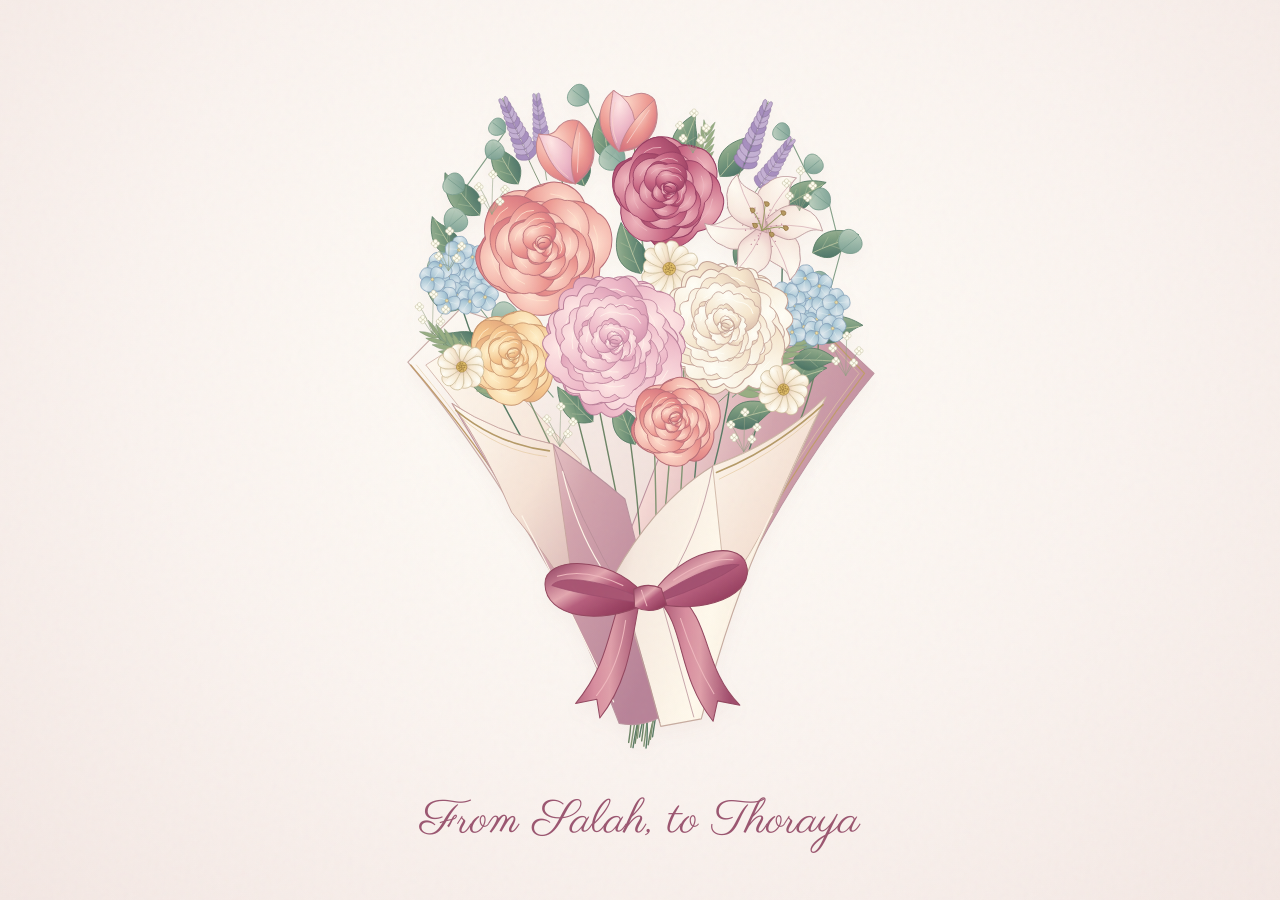
==== commit 141e5397: "Remove replay and pause controls" ====
--- a/index.html
+++ b/index.html
@@ -7,8 +7,8 @@
   <meta name="description" content="From Salah, to Thoraya.">
   <title>For Thoraya</title>
   <link rel="icon" href="./favicon.svg" type="image/svg+xml">
-  <link rel="stylesheet" href="./style.css">
-  <script src="./bouquet.js" defer></script>
+  <link rel="stylesheet" href="./style.css?v=3">
+  <script src="./bouquet.js?v=3" defer></script>
 </head>
 <body class="preparing">
   <main class="gift" aria-label="A bouquet for Thoraya">
@@ -37,10 +37,6 @@
       </svg>
     </div>
     <p class="dedication" aria-label="From Salah, to Thoraya"><span class="from" aria-hidden="true">From Salah,</span> <span class="to" aria-hidden="true">to Thoraya</span></p>
-    <div class="controls">
-      <button id="replay" type="button" aria-label="Replay the bouquet animation" title="Replay"><svg viewBox="0 0 24 24" aria-hidden="true"><path d="M5.2 7.5A8 8 0 1 1 4 13M5 3v5h5"/></svg></button>
-      <button id="pause" type="button" aria-label="Pause animation" title="Pause"><svg class="pause-icon" viewBox="0 0 24 24" aria-hidden="true"><path d="M9 6v12M15 6v12"/></svg><svg class="play-icon" viewBox="0 0 24 24" aria-hidden="true"><path d="m9 5 10 7-10 7Z"/></svg></button>
-    </div>
   </main>
 </body>
 </html>
--- a/style.css
+++ b/style.css
@@ -3,7 +3,7 @@
 *{box-sizing:border-box}
 body{margin:0;min-width:280px;background:radial-gradient(ellipse at 50% 38%,#fffdf7 0%,#faf3ef 55%,#f3e7e3 100%)}
 body::after{content:'';position:fixed;inset:0;pointer-events:none;opacity:.15;background-image:url("data:image/svg+xml,%3Csvg viewBox='0 0 180 180' xmlns='http://www.w3.org/2000/svg'%3E%3Cfilter id='n'%3E%3CfeTurbulence type='fractalNoise' baseFrequency='.8' numOctaves='3' stitchTiles='stitch'/%3E%3C/filter%3E%3Cpath fill='%23927866' opacity='.2' filter='url(%23n)' d='M0 0h180v180H0z'/%3E%3C/svg%3E")}
-.gift{height:100vh;height:100svh;min-height:480px;width:100%;display:grid;grid-template-rows:auto auto 44px;align-content:center;justify-items:center;gap:8px;padding:max(12px,env(safe-area-inset-top)) max(12px,env(safe-area-inset-right)) max(12px,env(safe-area-inset-bottom)) max(12px,env(safe-area-inset-left))}
+.gift{height:100vh;height:100svh;min-height:480px;width:100%;display:grid;grid-template-rows:auto auto;align-content:center;justify-items:center;gap:8px;padding:max(12px,env(safe-area-inset-top)) max(12px,env(safe-area-inset-right)) max(12px,env(safe-area-inset-bottom)) max(12px,env(safe-area-inset-left))}
 .drawing-stage{width:100%;max-width:650px;height:min(calc(100vh - 164px),calc((100vw - 24px)*1.392857),780px);height:min(calc(100svh - 164px),calc((100vw - 24px)*1.392857),780px);min-height:0;position:relative}
 #bouquet{display:block;width:100%;height:100%;overflow:visible;filter:drop-shadow(0 9px 8px #8056630b)}
 .ink{stroke-linecap:round;stroke-linejoin:round;stroke-dasharray:var(--length);stroke-dashoffset:var(--length);fill-opacity:0;animation:draw var(--duration) cubic-bezier(.35,.02,.5,1) var(--delay) forwards,wash var(--wash-duration) ease calc(var(--delay) + var(--duration) * .55) forwards}
@@ -14,15 +14,8 @@
 .dedication .from{font-size:.77em;animation-delay:var(--from-delay,14.5s)}
 .dedication .to{animation-delay:var(--to-delay,15.75s)}
 @keyframes write{0%{opacity:0;clip-path:inset(-20% 100% -25% -10%);transform:translateY(5px)}12%{opacity:1}100%{opacity:1;clip-path:inset(-20% -15% -25% -10%);transform:translateY(0)}}
-.controls{display:flex;gap:10px;justify-content:center;align-items:center;height:44px}
-button{display:grid;place-items:center;width:44px;height:44px;border:1px solid #b591951f;border-radius:50%;padding:0;color:#aa8c8b;background:transparent;cursor:pointer;touch-action:manipulation;-webkit-tap-highlight-color:transparent;transition:background .2s,color .2s}
-button:hover{background:#e8d7d533;color:#975c72}
-button:focus-visible{outline:2px solid #a76883;outline-offset:4px}
-button svg{width:18px;height:18px;fill:none;stroke:currentColor;stroke-width:1.35;stroke-linecap:round;stroke-linejoin:round}
-.play-icon{display:none}.paused .play-icon{display:block}.paused .pause-icon{display:none}
-.preparing .gift *,.paused .gift *{animation-play-state:paused!important}
-.finished #pause{display:none}
+.preparing .gift *{animation-play-state:paused!important}
 @media(min-width:701px){.dedication span{display:inline-block}.dedication .from{font-size:1em}.gift{gap:10px;padding-top:20px;padding-bottom:20px}}
 @media(max-width:380px),(max-height:650px){.gift{gap:5px;padding-top:max(8px,env(safe-area-inset-top));padding-bottom:max(8px,env(safe-area-inset-bottom))}.dedication{font-size:33px;line-height:1.12}}
-@media(orientation:landscape) and (max-height:500px){.gift{height:auto;min-height:100svh;grid-template-rows:440px auto 44px}.drawing-stage{max-width:400px;height:440px}.dedication span{display:inline-block}.dedication .from{font-size:1em}}
-@media(prefers-reduced-motion:reduce){.ink{animation:none;stroke-dashoffset:0;fill-opacity:var(--opacity)}.dedication span{animation:none;clip-path:none;opacity:1}button{transition:none}}
+@media(orientation:landscape) and (max-height:500px){.gift{height:auto;min-height:100svh;grid-template-rows:440px auto}.drawing-stage{max-width:400px;height:440px}.dedication span{display:inline-block}.dedication .from{font-size:1em}}
+@media(prefers-reduced-motion:reduce){.ink{animation:none;stroke-dashoffset:0;fill-opacity:var(--opacity)}.dedication span{animation:none;clip-path:none;opacity:1}}
